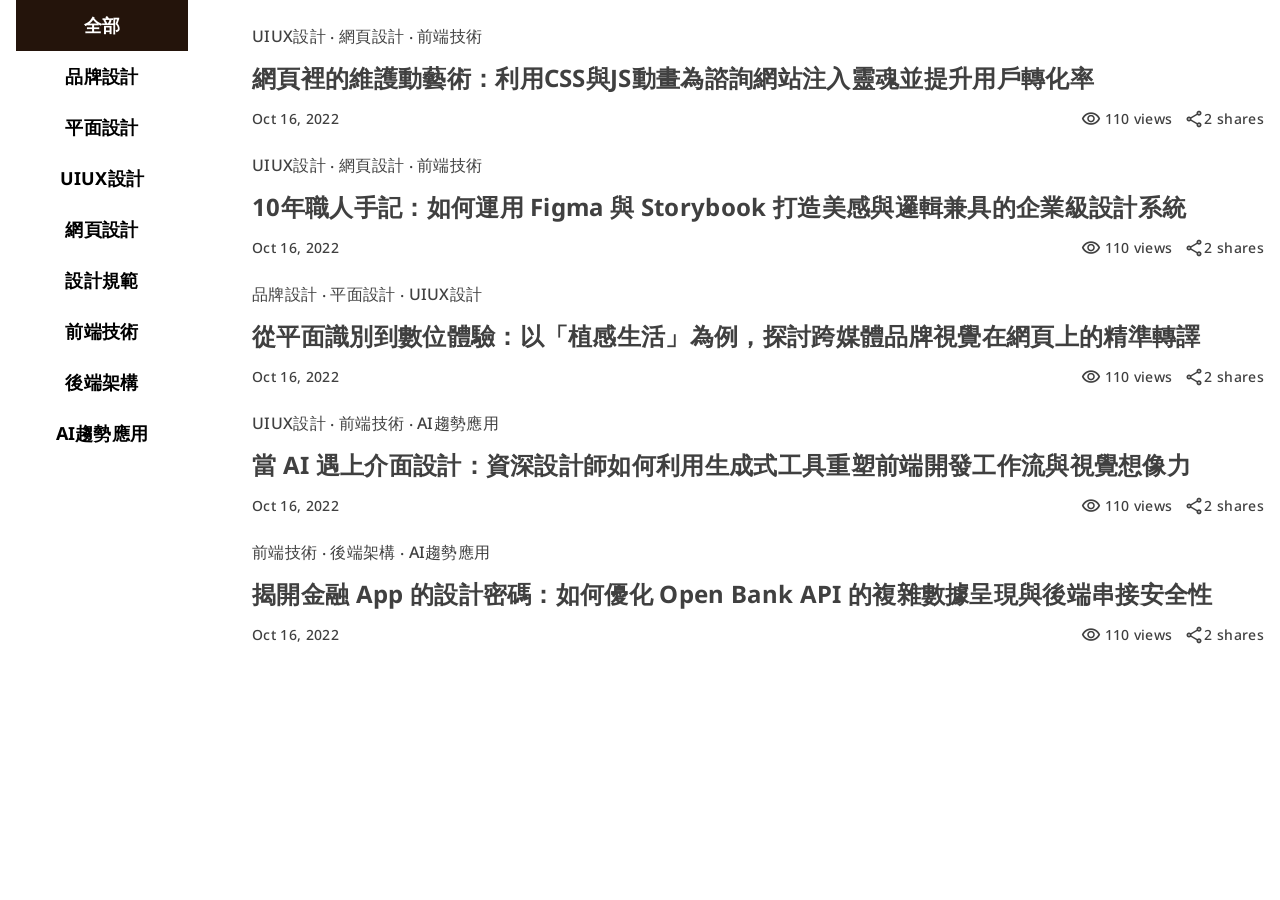
==== index.html @ 39fdad0d "初次上傳" ====
<!DOCTYPE html>
<html lang="en">

<head>
    <meta charset="UTF-8">
    <meta name="viewport" content="width=device-width, initial-scale=1.0">
    <title>Document</title>
    <link rel="preconnect" href="https://fonts.googleapis.com">
    <link rel="preconnect" href="https://fonts.gstatic.com" crossorigin>
    <link href="https://fonts.googleapis.com/css2?family=Noto+Sans:ital,wght@0,100..900;1,100..900&display=swap"
        rel="stylesheet">
    <link rel="stylesheet"
        href="https://fonts.googleapis.com/css2?family=Material+Symbols+Outlined:opsz,wght,FILL,GRAD@20..48,100..700,0..1,-50..200" />

    <link rel="stylesheet" href="css/reset.css">
    <link rel="stylesheet" href="css/base.css">
    <link rel="stylesheet" href="css/style.css">
</head>

<body>
    <div class="container">
        <div class="d-flex gap-24">
            <!-- 導覽列 -->
            <div class="col-2">
                <nav class="pr-16">
                    <ul class="heading-xxs">
                        <li class="tab-item active"><a class="tab-link" href="#">全部</a></li>
                        <li class="tab-item"><a class="tab-link" href="#">品牌設計</a></li>
                        <li class="tab-item"><a class="tab-link" href="#">平面設計</a></li>
                        <li class="tab-item"><a class="tab-link" href="#">UIUX設計</a></li>
                        <li class="tab-item"><a class="tab-link" href="#">網頁設計</a></li>
                        <li class="tab-item"><a class="tab-link" href="#">設計規範</a></li>
                        <li class="tab-item"><a class="tab-link" href="#">前端技術</a></li>
                        <li class="tab-item"><a class="tab-link" href="#">後端架構</a></li>
                        <li class="tab-item"><a class="tab-link" href="#">AI趨勢應用</a></li>
                    </ul>
                </nav>
            </div>
            <!--  -->
            <div class="col-10">
                <ul>
                    <li>
                        <a href="#" class="d-flex gap-24 mt-24">
                            <div class="card-pic">
                                <img src="https://github.com/hexschool/2022-web-layout-training/blob/main/2026-web-camp/blog_1.png?raw=true"
                                    alt="">
                            </div>
                            <div class="card-content">
                                <p class="paragraph-md">
                                    <span>UIUX設計</span>
                                    <span>‧</span>
                                    <span>網頁設計</span>
                                    <span>‧</span>
                                    <span>前端技術</span>
                                </p>
                                <h2 class="heading-sm">
                                    網頁裡的維護動藝術：利用CSS與JS動畫為諮詢網站注入靈魂並提升用戶轉化率
                                </h2>
                                <div class="d-flex paragraph-sm">
                                    <time datetime="2022-10-16">Oct 16, 2022</time>
                                    <div class="d-flex ml-auto gap-12">
                                        <!-- visbility icon -->
                                        <div class="d-flex align-items-center">
                                            <span class="material-symbols-outlined text-20 mr-4">
                                                visibility
                                            </span>
                                            <span>110 views</span>
                                        </div>
                                        <!-- share icon -->
                                        <div class="d-flex align-items-center">
                                            <span class="material-symbols-outlined">
                                                share
                                            </span>
                                            <span>2 shares</span>
                                        </div>
                                    </div>
                                </div>

                            </div>
                        </a>
                    </li>
                    <li>
                        <a href="#" class="d-flex gap-24 mt-24">
                            <div class="card-pic">
                                <img src="https://github.com/hexschool/2022-web-layout-training/blob/main/2026-web-camp/blog_2.png?raw=true"
                                    alt="">
                            </div>
                            <div class="card-content">
                                <p class="paragraph-md">
                                    <span>UIUX設計</span>
                                    <span>‧</span>
                                    <span>網頁設計</span>
                                    <span>‧</span>
                                    <span>前端技術</span>
                                </p>
                                <h2 class="heading-sm">
                                    10年職人手記：如何運用 Figma 與 Storybook 打造美感與邏輯兼具的企業級設計系統
                                </h2>
                                <div class="d-flex paragraph-sm">
                                    <time datetime="2022-10-16">Oct 16, 2022</time>
                                    <div class="d-flex ml-auto gap-12">
                                        <!-- visbility icon -->
                                        <div class="d-flex align-items-center">
                                            <span class="material-symbols-outlined text-20 mr-4">
                                                visibility
                                            </span>
                                            <span>110 views</span>
                                        </div>
                                        <!-- share icon -->
                                        <div class="d-flex align-items-center">
                                            <span class="material-symbols-outlined">
                                                share
                                            </span>
                                            <span>2 shares</span>
                                        </div>
                                    </div>
                                </div>

                            </div>
                        </a>
                    </li>
                    <li>
                        <a href="#" class="d-flex gap-24 mt-24">
                            <div class="card-pic">
                                <img src="https://github.com/hexschool/2022-web-layout-training/blob/main/2026-web-camp/blog_3.png?raw=true" alt="">
                            </div>
                            <div class="card-content">
                                <p class="paragraph-md">
                                    <span>品牌設計</span>
                                    <span>‧</span>
                                    <span>平面設計</span>
                                    <span>‧</span>
                                    <span>UIUX設計</span>
                                </p>
                                <h2 class="heading-sm">
                                    從平面識別到數位體驗：以「植感生活」為例，探討跨媒體品牌視覺在網頁上的精準轉譯
                                </h2>
                                <div class="d-flex paragraph-sm">
                                    <time datetime="2022-10-16">Oct 16, 2022</time>
                                    <div class="d-flex ml-auto gap-12">
                                        <!-- visbility icon -->
                                        <div class="d-flex align-items-center">
                                            <span class="material-symbols-outlined text-20 mr-4">
                                                visibility
                                            </span>
                                            <span>110 views</span>
                                        </div>
                                        <!-- share icon -->
                                        <div class="d-flex align-items-center">
                                            <span class="material-symbols-outlined">
                                                share
                                            </span>
                                            <span>2 shares</span>
                                        </div>
                                    </div>
                                </div>

                            </div>
                        </a>
                    </li>
                    <li>
                        <a href="#" class="d-flex gap-24 mt-24">
                            <div class="card-pic">
                                <img src="https://github.com/hexschool/2022-web-layout-training/blob/main/2026-web-camp/blog_4.png?raw=true" alt="">
                            </div>
                            <div class="card-content">
                                <p class="paragraph-md">
                                    <span>UIUX設計</span>
                                    <span>‧</span>
                                    <span>前端技術</span>
                                    <span>‧</span>
                                    <span>AI趨勢應用</span>
                                </p>
                                <h2 class="heading-sm">
                                    當 AI 遇上介面設計：資深設計師如何利用生成式工具重塑前端開發工作流與視覺想像力
                                </h2>
                                <div class="d-flex paragraph-sm">
                                    <time datetime="2022-10-16">Oct 16, 2022</time>
                                    <div class="d-flex ml-auto gap-12">
                                        <!-- visbility icon -->
                                        <div class="d-flex align-items-center">
                                            <span class="material-symbols-outlined text-20 mr-4">
                                                visibility
                                            </span>
                                            <span>110 views</span>
                                        </div>
                                        <!-- share icon -->
                                        <div class="d-flex align-items-center">
                                            <span class="material-symbols-outlined">
                                                share
                                            </span>
                                            <span>2 shares</span>
                                        </div>
                                    </div>
                                </div>

                            </div>
                        </a>
                    </li>
                    <li>
                        <a href="#" class="d-flex gap-24 mt-24">
                            <div class="card-pic">
                                <img src="https://github.com/hexschool/2022-web-layout-training/blob/main/2026-web-camp/blog_5.png?raw=true" alt="">
                            </div>
                            <div class="card-content">
                                <p class="paragraph-md">
                                    <span>前端技術</span>
                                    <span>‧</span>
                                    <span>後端架構</span>
                                    <span>‧</span>
                                    <span>AI趨勢應用</span>
                                </p>
                                <h2 class="heading-sm">
                                    揭開金融 App 的設計密碼：如何優化 Open Bank API 的複雜數據呈現與後端串接安全性
                                </h2>
                                <div class="d-flex paragraph-sm">
                                    <time datetime="2022-10-16">Oct 16, 2022</time>
                                    <div class="d-flex ml-auto gap-12">
                                        <!-- visbility icon -->
                                        <div class="d-flex align-items-center">
                                            <span class="material-symbols-outlined text-20 mr-4">
                                                visibility
                                            </span>
                                            <span>110 views</span>
                                        </div>
                                        <!-- share icon -->
                                        <div class="d-flex align-items-center">
                                            <span class="material-symbols-outlined">
                                                share
                                            </span>
                                            <span>2 shares</span>
                                        </div>
                                    </div>
                                </div>

                            </div>
                        </a>
                    </li>
                </ul>
            </div>
        </div>
    </div>


    <!-- 測試更新 -->
</body>

</html>

<!-- 



-->
---- css/base.css ----
/* 載入字形 */
@import url("https://fonts.googleapis.com/css2?family=Noto+Sans:ital,wght@0,100..900;1,100..900&display=swap");

/* 設定設計稿色票變數 */
:root {
  /* Primary */
  --color-primary-50: #fdf7f1;
  --color-primary-100: #fde6cf;
  --color-primary-500: #f5b87b;
  --color-primary-900: #24140b;

  /* Neutral */
  --color-neutral-0: #ffffff;
  --color-neutral-500: #737373;
  --color-neutral-700: #404040;
  --color-neutral-900: #1e1e1e;

  /* Dark */
  --color-dark-40a: rgba(0, 0, 0, 0.4);
  --color-dark-60a: rgba(0, 0, 0, 0.6);
}

/* 全域通用設定 */
*,
*::before,
*::after {
  box-sizing: border-box; /* !!!!!!!!!!!!!!! */
}

body {
  line-height: 1.5;
  letter-spacing: 0.02em;
  font-family: "Noto Sans", sans-serif;
}

img {
  vertical-align: middle;
  max-width: 100%;
}

a {
  text-decoration: none;
  color: inherit; /* 繼承父層顏色 */
}

/* google icon 預設設定 */

.material-symbols-outlined {
  font-variation-settings: "FILL" 0, "wght" 400, "GRAD" 0, "opsz" 24;
  font-size: 20px;
}


/* 設計稿字型 class 設定 */
/* ----------- */

/* Heading - font-weight: 700 */
.heading-md {
  font-size: 28px;
  font-weight: 700;
}
.heading-sm {
  font-size: 24px;
  font-weight: 700;
}
.heading-xs {
  font-size: 20px;
  font-weight: 700;
}
.heading-xxs {
  font-size: 18px;
  font-weight: 700;
}
.heading-xxxs {
  font-size: 16px;
  font-weight: 700;
}
.heading-xxxxs {
  font-size: 14px;
  font-weight: 700;
}

/* Label - font-weight: 500 */
.label-md {
  font-size: 16px;
  font-weight: 500;
}
.label-sm {
  font-size: 14px;
  font-weight: 500;
}
.label-xs {
  font-size: 13px;
  font-weight: 500;
}

/* Paragraph - font-weight: 500 */
.paragraph-md {
  font-size: 16px;
  font-weight: 500;
}
.paragraph-sm {
  font-size: 14px;
  font-weight: 500;
}
.paragraph-xs {
  font-size: 13px;
  font-weight: 500;
}

/* utility class 通用設定 */
/* ----------- */

.d-flex {
  display: flex;
}

.align-items-center {
  align-items: center;
}

.gap-24 {
  gap: 24px;
}

.gap-12 {
  gap: 12px;
}

.ml-auto {
  margin-left: auto;
}

.mr-4{
  margin-right: 4px;
}

.mt-24{
    margin-top: 24px;
}

.pr-16{
  padding-right: 16px;
}

.py-80 {
  padding: 80px 0;
}


/* container 設定 */

.container {
  max-width: 1328px;
  padding: 0px 16px;
  margin: auto;
}


/* 格線系統設定 */
/* 網格欄寬計算公式：(容器寬度 - 所有 gutter) / 總欄數 * 佔用欄數 + 欄內 gutter */
/* gutter 總寬 = 24px * 11（12欄之間共 11 個間距） */

.col-2 {
  width: calc((100% - 24px * 11) / 12 * 2 + 24px * 1);
}

.col-10 {
  width: calc((100% - 24px * 11) / 12 * 10 + 24px * 9);
}
---- css/style.css ----
.tab-item{
    text-align: center;
    color: var(--color-primary-700)#fff;
}

.tab-item.active, .tab-item:hover{
    background-color: var(--color-primary-900);
    color: var(--color-neutral-0);
}

.tab-link{
    display: block;
    padding: 12px 0;
}

.card-content{
    display: flex;
    flex-direction: column;
    gap: 12px;
    margin: auto 0;
    flex: 1;
    color: var(--color-neutral-700);
}
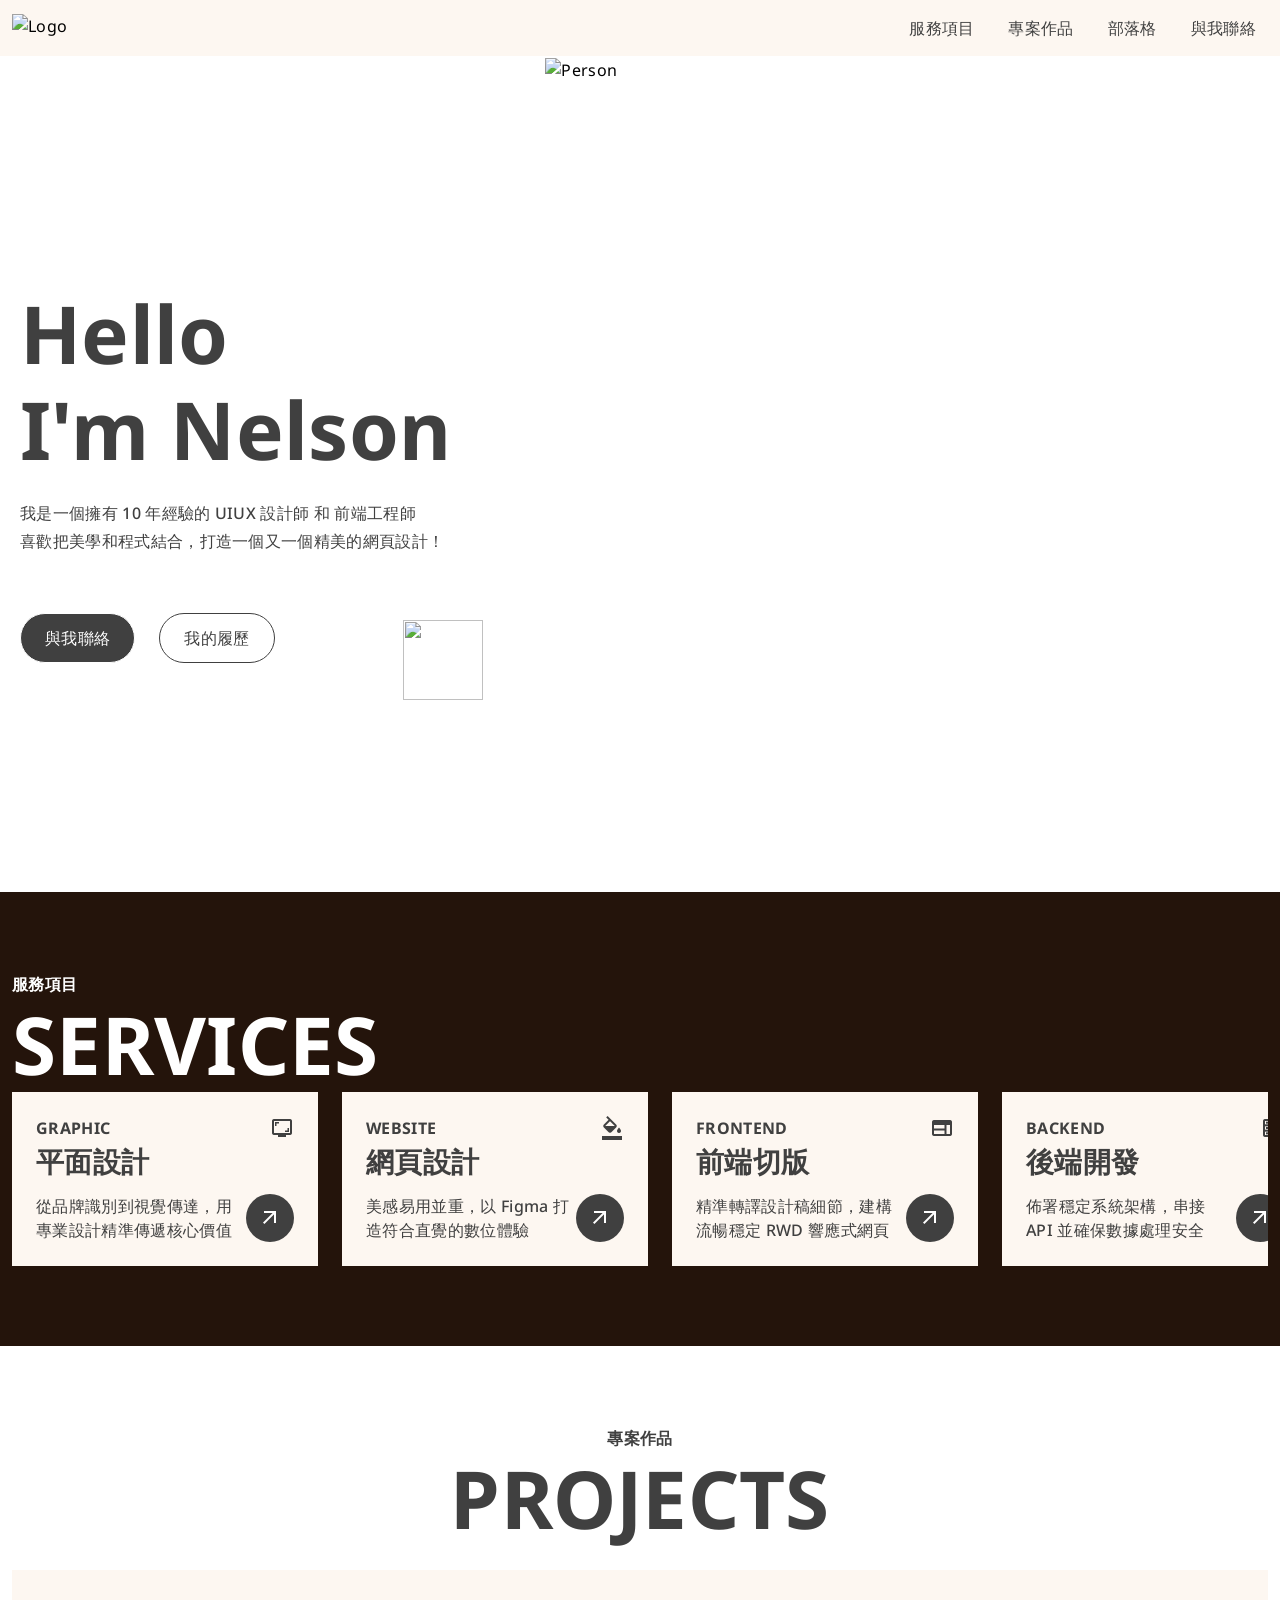
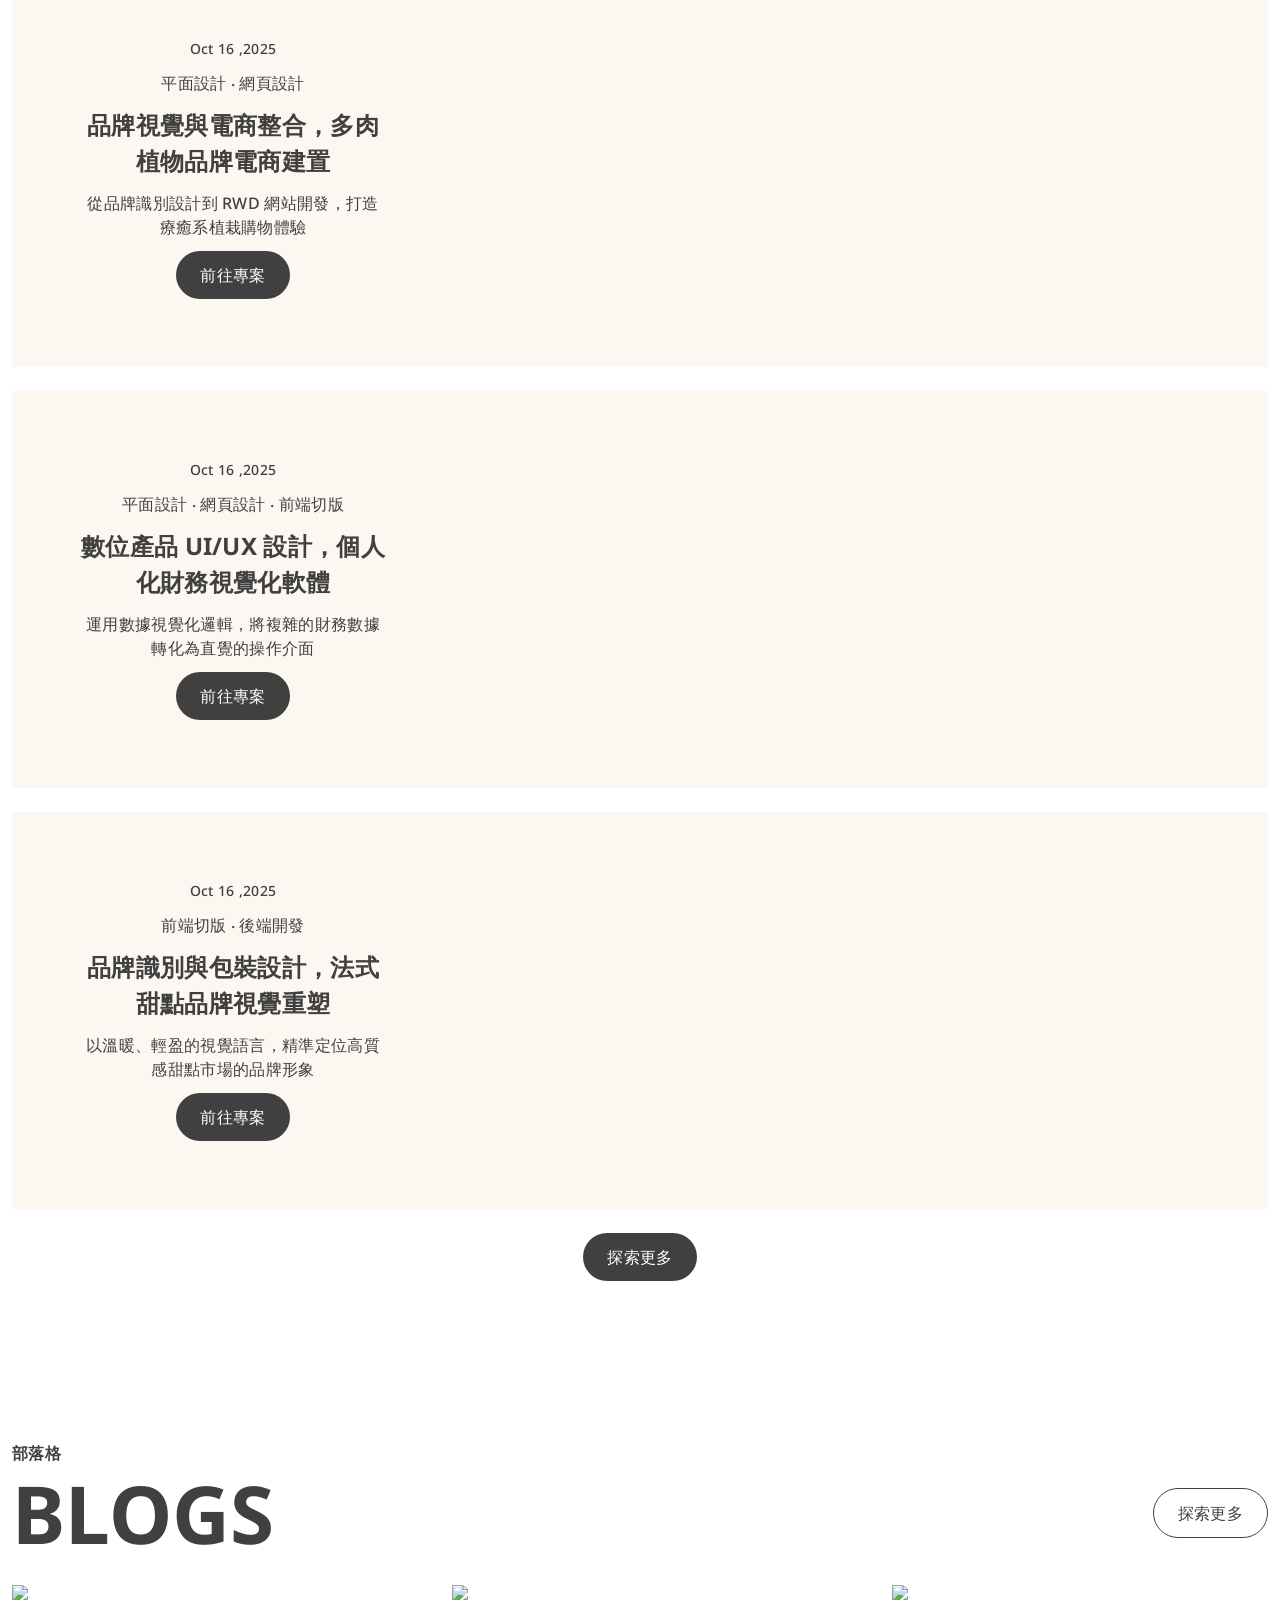
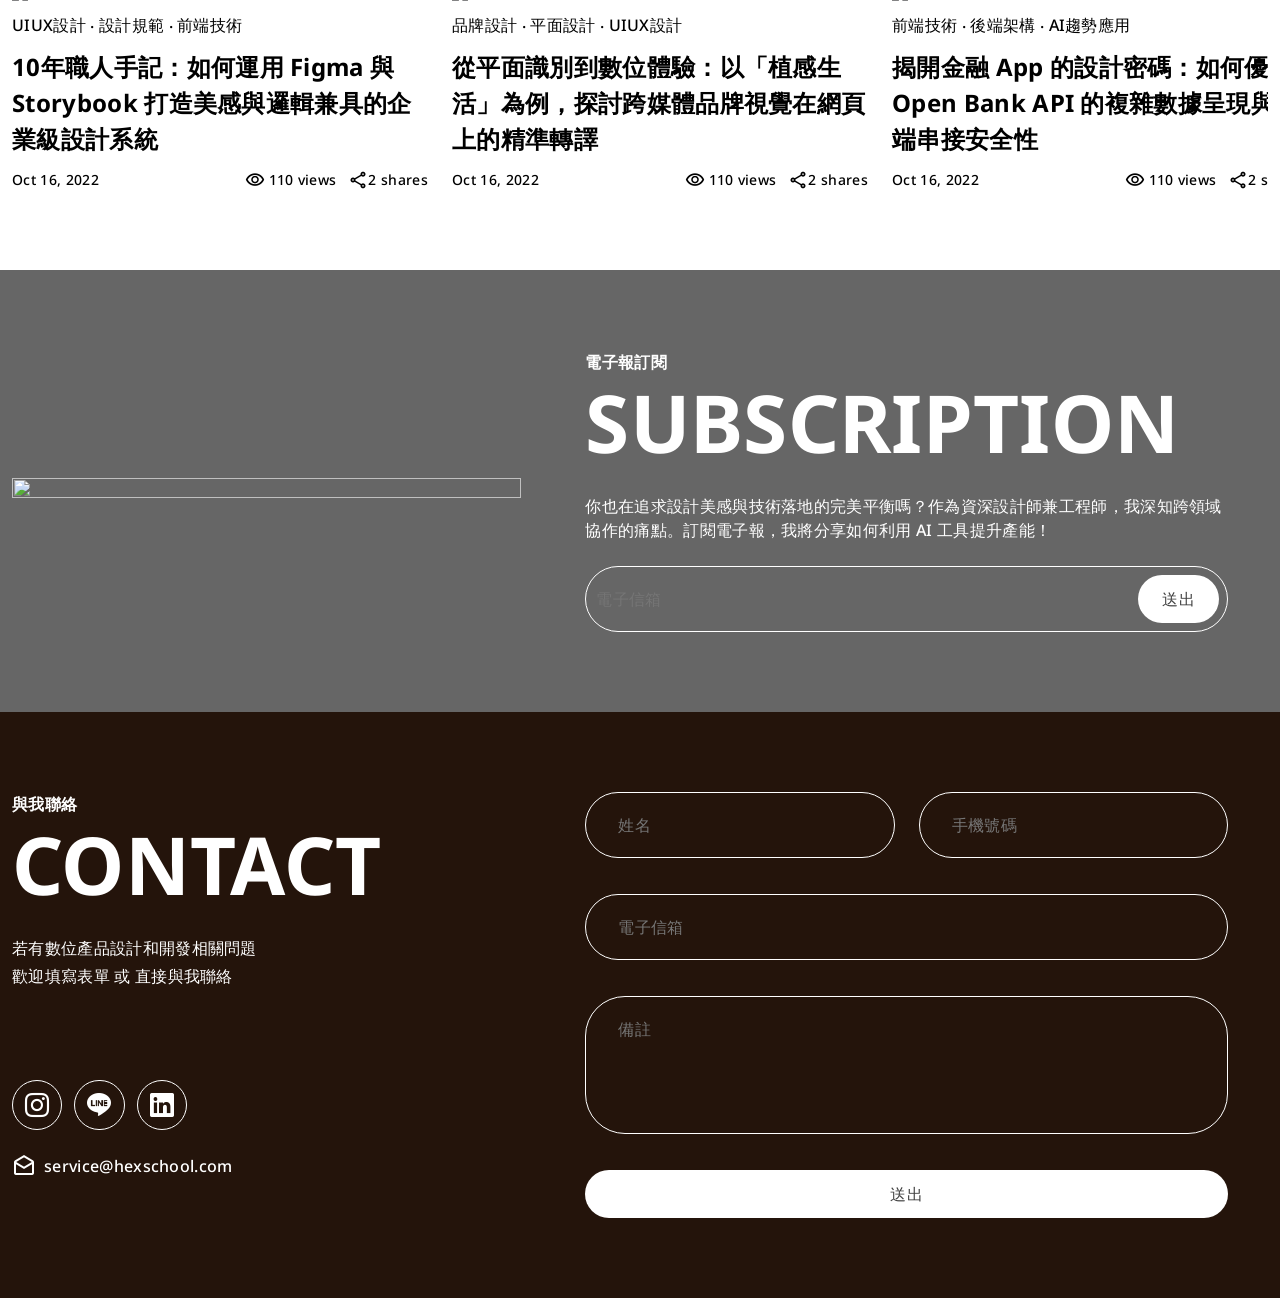
==== commit 9eb173ce: "新增首頁" ====
--- a/index.html
+++ b/index.html
@@ -11,6 +11,7 @@
         rel="stylesheet">
     <link rel="stylesheet"
         href="https://fonts.googleapis.com/css2?family=Material+Symbols+Outlined:opsz,wght,FILL,GRAD@20..48,100..700,0..1,-50..200" />
+    <link rel="stylesheet" href="https://cdn.jsdelivr.net/npm/bootstrap-icons@1.13.1/font/bootstrap-icons.min.css">
 
     <link rel="stylesheet" href="css/reset.css">
     <link rel="stylesheet" href="css/base.css">
@@ -18,233 +19,477 @@
 </head>
 
 <body>
-    <div class="container">
-        <div class="d-flex gap-24">
-            <!-- 導覽列 -->
-            <div class="col-2">
-                <nav class="pr-16">
-                    <ul class="heading-xxs">
-                        <li class="tab-item active"><a class="tab-link" href="#">全部</a></li>
-                        <li class="tab-item"><a class="tab-link" href="#">品牌設計</a></li>
-                        <li class="tab-item"><a class="tab-link" href="#">平面設計</a></li>
-                        <li class="tab-item"><a class="tab-link" href="#">UIUX設計</a></li>
-                        <li class="tab-item"><a class="tab-link" href="#">網頁設計</a></li>
-                        <li class="tab-item"><a class="tab-link" href="#">設計規範</a></li>
-                        <li class="tab-item"><a class="tab-link" href="#">前端技術</a></li>
-                        <li class="tab-item"><a class="tab-link" href="#">後端架構</a></li>
-                        <li class="tab-item"><a class="tab-link" href="#">AI趨勢應用</a></li>
+    <div class="mask"></div>
+    <!-- 頁首 -->
+    <header class="bg-primary-50 z-1 sticky-top w-md-full">
+        <nav>
+            <div class="container">
+                <div class="d-flex col-12 gap-10 py-12 py-md-8">
+                    <a href="#">
+                        <picture>
+                            <source media="(max-width: 992px)"
+                                srcset="https://raw.githubusercontent.com/hexschool/2022-web-layout-training/0163848842b749c38a767e05caabbbd18d2f6dc9/2026-web-camp/device-mobile.svg">
+                            <img src="https://raw.githubusercontent.com/hexschool/2022-web-layout-training/0163848842b749c38a767e05caabbbd18d2f6dc9/2026-web-camp/device-pc.svg"
+                                alt="Logo">
+                        </picture>
+
+                    </a>
+
+                    <!-- 行動版選單按鍵 -->
+                    <button type="button" class="nav-toggle d-none d-md-block ml-auto px-12 py-12">
+                        <span class="material-symbols-outlined">menu</span>
+                    </button>
+                    <ul
+                        class="nav-list d-flex align-items-center label-md label-mobile-sm gap-10 ml-auto text-neutral-700 ">
+                        <li class="nav-item w-md-full"><a href="#" class="px-12 py-4 nav-link">服務項目</a></li>
+                        <li class="nav-item w-md-full"><a href="#" class="px-12 py-4 nav-link">專案作品</a></li>
+                        <li class="nav-item w-md-full"><a href="#" class="px-12 py-4 nav-link">部落格</a></li>
+                        <li class="nav-item w-md-full"><a href="#" class="px-12 py-4 nav-link">與我聯絡</a></li>
                     </ul>
-                </nav>
-            </div>
-            <!--  -->
-            <div class="col-10">
-                <ul>
-                    <li>
-                        <a href="#" class="d-flex gap-24 mt-24">
-                            <div class="card-pic">
-                                <img src="https://github.com/hexschool/2022-web-layout-training/blob/main/2026-web-camp/blog_1.png?raw=true"
-                                    alt="">
-                            </div>
-                            <div class="card-content">
-                                <p class="paragraph-md">
-                                    <span>UIUX設計</span>
-                                    <span>‧</span>
-                                    <span>網頁設計</span>
-                                    <span>‧</span>
-                                    <span>前端技術</span>
-                                </p>
-                                <h2 class="heading-sm">
-                                    網頁裡的維護動藝術：利用CSS與JS動畫為諮詢網站注入靈魂並提升用戶轉化率
-                                </h2>
-                                <div class="d-flex paragraph-sm">
-                                    <time datetime="2022-10-16">Oct 16, 2022</time>
-                                    <div class="d-flex ml-auto gap-12">
-                                        <!-- visbility icon -->
-                                        <div class="d-flex align-items-center">
-                                            <span class="material-symbols-outlined text-20 mr-4">
-                                                visibility
-                                            </span>
-                                            <span>110 views</span>
-                                        </div>
-                                        <!-- share icon -->
-                                        <div class="d-flex align-items-center">
-                                            <span class="material-symbols-outlined">
-                                                share
-                                            </span>
-                                            <span>2 shares</span>
-                                        </div>
-                                    </div>
-                                </div>
-
-                            </div>
-                        </a>
-                    </li>
-                    <li>
-                        <a href="#" class="d-flex gap-24 mt-24">
-                            <div class="card-pic">
-                                <img src="https://github.com/hexschool/2022-web-layout-training/blob/main/2026-web-camp/blog_2.png?raw=true"
-                                    alt="">
-                            </div>
-                            <div class="card-content">
-                                <p class="paragraph-md">
-                                    <span>UIUX設計</span>
-                                    <span>‧</span>
-                                    <span>網頁設計</span>
-                                    <span>‧</span>
-                                    <span>前端技術</span>
-                                </p>
-                                <h2 class="heading-sm">
-                                    10年職人手記：如何運用 Figma 與 Storybook 打造美感與邏輯兼具的企業級設計系統
-                                </h2>
-                                <div class="d-flex paragraph-sm">
-                                    <time datetime="2022-10-16">Oct 16, 2022</time>
-                                    <div class="d-flex ml-auto gap-12">
-                                        <!-- visbility icon -->
-                                        <div class="d-flex align-items-center">
-                                            <span class="material-symbols-outlined text-20 mr-4">
-                                                visibility
-                                            </span>
-                                            <span>110 views</span>
-                                        </div>
-                                        <!-- share icon -->
-                                        <div class="d-flex align-items-center">
-                                            <span class="material-symbols-outlined">
-                                                share
-                                            </span>
-                                            <span>2 shares</span>
-                                        </div>
-                                    </div>
-                                </div>
-
-                            </div>
-                        </a>
-                    </li>
-                    <li>
-                        <a href="#" class="d-flex gap-24 mt-24">
-                            <div class="card-pic">
-                                <img src="https://github.com/hexschool/2022-web-layout-training/blob/main/2026-web-camp/blog_3.png?raw=true" alt="">
-                            </div>
-                            <div class="card-content">
-                                <p class="paragraph-md">
-                                    <span>品牌設計</span>
-                                    <span>‧</span>
-                                    <span>平面設計</span>
-                                    <span>‧</span>
-                                    <span>UIUX設計</span>
-                                </p>
-                                <h2 class="heading-sm">
-                                    從平面識別到數位體驗：以「植感生活」為例，探討跨媒體品牌視覺在網頁上的精準轉譯
-                                </h2>
-                                <div class="d-flex paragraph-sm">
-                                    <time datetime="2022-10-16">Oct 16, 2022</time>
-                                    <div class="d-flex ml-auto gap-12">
-                                        <!-- visbility icon -->
-                                        <div class="d-flex align-items-center">
-                                            <span class="material-symbols-outlined text-20 mr-4">
-                                                visibility
-                                            </span>
-                                            <span>110 views</span>
-                                        </div>
-                                        <!-- share icon -->
-                                        <div class="d-flex align-items-center">
-                                            <span class="material-symbols-outlined">
-                                                share
-                                            </span>
-                                            <span>2 shares</span>
-                                        </div>
-                                    </div>
-                                </div>
-
-                            </div>
-                        </a>
-                    </li>
-                    <li>
-                        <a href="#" class="d-flex gap-24 mt-24">
-                            <div class="card-pic">
-                                <img src="https://github.com/hexschool/2022-web-layout-training/blob/main/2026-web-camp/blog_4.png?raw=true" alt="">
-                            </div>
-                            <div class="card-content">
-                                <p class="paragraph-md">
-                                    <span>UIUX設計</span>
-                                    <span>‧</span>
-                                    <span>前端技術</span>
-                                    <span>‧</span>
-                                    <span>AI趨勢應用</span>
-                                </p>
-                                <h2 class="heading-sm">
-                                    當 AI 遇上介面設計：資深設計師如何利用生成式工具重塑前端開發工作流與視覺想像力
-                                </h2>
-                                <div class="d-flex paragraph-sm">
-                                    <time datetime="2022-10-16">Oct 16, 2022</time>
-                                    <div class="d-flex ml-auto gap-12">
-                                        <!-- visbility icon -->
-                                        <div class="d-flex align-items-center">
-                                            <span class="material-symbols-outlined text-20 mr-4">
-                                                visibility
-                                            </span>
-                                            <span>110 views</span>
-                                        </div>
-                                        <!-- share icon -->
-                                        <div class="d-flex align-items-center">
-                                            <span class="material-symbols-outlined">
-                                                share
-                                            </span>
-                                            <span>2 shares</span>
-                                        </div>
-                                    </div>
-                                </div>
-
-                            </div>
-                        </a>
-                    </li>
-                    <li>
-                        <a href="#" class="d-flex gap-24 mt-24">
-                            <div class="card-pic">
-                                <img src="https://github.com/hexschool/2022-web-layout-training/blob/main/2026-web-camp/blog_5.png?raw=true" alt="">
-                            </div>
-                            <div class="card-content">
-                                <p class="paragraph-md">
-                                    <span>前端技術</span>
-                                    <span>‧</span>
-                                    <span>後端架構</span>
-                                    <span>‧</span>
-                                    <span>AI趨勢應用</span>
-                                </p>
-                                <h2 class="heading-sm">
-                                    揭開金融 App 的設計密碼：如何優化 Open Bank API 的複雜數據呈現與後端串接安全性
-                                </h2>
-                                <div class="d-flex paragraph-sm">
-                                    <time datetime="2022-10-16">Oct 16, 2022</time>
-                                    <div class="d-flex ml-auto gap-12">
-                                        <!-- visbility icon -->
-                                        <div class="d-flex align-items-center">
-                                            <span class="material-symbols-outlined text-20 mr-4">
-                                                visibility
-                                            </span>
-                                            <span>110 views</span>
-                                        </div>
-                                        <!-- share icon -->
-                                        <div class="d-flex align-items-center">
-                                            <span class="material-symbols-outlined">
-                                                share
-                                            </span>
-                                            <span>2 shares</span>
-                                        </div>
-                                    </div>
-                                </div>
-
-                            </div>
-                        </a>
-                    </li>
-                </ul>
-            </div>
-        </div>
-    </div>
-
-
-    <!-- 測試更新 -->
+                </div>
+            </div>
+
+        </nav>
+    </header>
+
+    <!-- 封面 -->
+    <section class="hero">
+        <div class="container h-full">
+            <div class="d-flex flex-md-col align-items-center h-full relative">
+                <div class="col-5 col-md-12 m-auto order-md-2 text-neutral-700">
+                    <!-- 文字內容 -->
+                    <h1 class="heading-xxxl heading-mobile-xl mb-24 mb-md-12">
+                        <span class="d-block">Hello</span>
+                        <span class="d-block">I'm Nelson</span>
+                    </h1>
+                    <div class="paragraph-md paragraph-mobile-sm mb-60 mb-md-32">
+                        <p class="mb-4">我是一個擁有 10 年經驗的 UIUX 設計師 和 前端工程師</p>
+                        <p>喜歡把美學和程式結合，打造一個又一個精美的網頁設計！</p>
+                    </div>
+                    <!-- 按鍵 -->
+                    <div class="d-flex gap-7 label-md label-mobile-sm">
+                        <button type="button"
+                            class="btn-m btn-md-s btn-outline text-neutral-0 bg-neutral-700 label-mobile-sm mr-24">與我聯絡</button>
+                        <button type="button" class="btn-m btn-md-s btn-outline label-mobile-sm">我的履歷</button>
+                    </div>
+                </div>
+                <div class="col-7 order-md-1 col-md-12 h-full relative ml-auto mb-md-24 min-h-0">
+                    <img class="object-fit-cover"
+                        src="https://github.com/hexschool/2022-web-layout-training/blob/main/2026-web-camp/index_person.png?raw=true"
+                        alt="Person">
+                    <img class="decorate-1"
+                        src="https://github.com/hexschool/2022-web-layout-training/blob/main/2026-web-camp/index_decora_1.png?raw=true"
+                        alt="" />
+                    <img class="decorate-2"
+                        src="https://github.com/hexschool/2022-web-layout-training/blob/main/2026-web-camp/index_decora_2.png?raw=true"
+                        alt="" />
+                </div>
+                <!-- 裝飾圖片 -->
+
+                <!-- 左下方小花 -->
+                <img class="decorate-3 w-80 h-80 flower-left-bottom"
+                    src="https://github.com/hexschool/2022-web-layout-training/blob/main/2026-web-camp/index_decora_3.png?raw=true"
+                    alt="" />
+                <!-- 左下方小花旁的線條 -->
+                <img class="decorate-5"
+                    src="https://github.com/hexschool/2022-web-layout-training/blob/main/2026-web-camp/index_decora_5.png?raw=true"
+                    alt="" />
+
+                <!-- 左上方小花旁的線條 -->
+                <img class="decorate-4"
+                    src="https://github.com/hexschool/2022-web-layout-training/blob/main/2026-web-camp/index_decora_4.png?raw=true"
+                    alt="" />
+
+                <!-- 左上方小花 -->
+                <img class="decorate-3 flower-left-top"
+                    src="https://github.com/hexschool/2022-web-layout-training/blob/main/2026-web-camp/index_decora_3.png?raw=true"
+                    alt="" />
+
+                <!-- 右上方小花 -->
+                <img class="decorate-3 flower-right-center"
+                    src="https://github.com/hexschool/2022-web-layout-training/blob/main/2026-web-camp/index_decora_3.png?raw=true"
+                    alt="" />
+
+                <!-- 手機版使用線條 -->
+                <img class="decorate-6"
+                    src="https://github.com/hexschool/2022-web-layout-training/blob/main/2026-web-camp/index_decora_6.png?raw=true"
+                    alt="" />
+            </div>
+        </div>
+
+    </section>
+
+    <!-- 服務項目 -->
+    <section class="bg-primary-900 py-80 py-md-40">
+        <div class="container ">
+            <div class="text-neutral-0 mb-40 mb-md-24">
+                <h2>
+                    <span class="d-block heading-xxxs heading-mobile-xxxxs">服務項目</span>
+                    <span class="d-block heading-xxxl heading-mobile-xl">SERVICES</span>
+                </h2>
+            </div>
+
+            <ul class="card-list hide-scrollbar d-flex gap-24 overflow-x-auto">
+                <li class="card bg-primary-50 text-neutral-700 col-3 p-24">
+                    <div class="d-flex mb-12 mb-md-8">
+                        <h3>
+                            <span class="d-block heading-xxxs heading-mobile-xxxxs">GRAPHIC</span>
+                            <span class="d-block heading-md heading-mobile-sm">平面設計</span>
+                        </h3>
+                        <span class="text-28 text-md-24 material-symbols-outlined ml-auto">screenshot_monitor</span>
+                    </div>
+                    <div class="d-flex">
+                        <p class="paragraph-md paragraph-mobile-sm">
+                            從品牌識別到視覺傳達，用專業設計精準傳遞核心價值
+                        </p>
+                        <span
+                            class="text-24 text-md-20 material-symbols-outlined ml-auto p-12 bg-neutral-700 text-neutral-0 rounded-circle">arrow_outward</span>
+                    </div>
+                </li>
+                <li class="card bg-primary-50 text-neutral-700 col-3 p-24">
+                    <div class="d-flex mb-12 mb-md-8">
+                        <h3>
+                            <span class="d-block heading-xxxs heading-mobile-xxxxs">WEBSITE</span>
+                            <span class="d-block heading-md heading-mobile-sm">網頁設計</span>
+                        </h3>
+                        <span class="text-28 text-md-24 material-symbols-outlined ml-auto">format_color_fill</span>
+                    </div>
+                    <div class="d-flex">
+                        <p class="paragraph-md paragraph-mobile-sm">
+                            美感易用並重，以 Figma 打造符合直覺的數位體驗
+                        </p>
+                        <span
+                            class="text-24 text-md-20 material-symbols-outlined ml-auto p-12 bg-neutral-700 text-neutral-0 rounded-circle">arrow_outward</span>
+                    </div>
+                </li>
+                <li class="card bg-primary-50 text-neutral-700 col-3 p-24">
+                    <div class="d-flex mb-12 mb-md-8">
+                        <h3>
+                            <span class="d-block heading-xxxs heading-mobile-xxxxs">FRONTEND</span>
+                            <span class="d-block heading-md heading-mobile-sm">前端切版</span>
+                        </h3>
+                        <span class="text-28 text-md-24 material-symbols-outlined ml-auto">web</span>
+                    </div>
+                    <div class="d-flex">
+                        <p class="paragraph-md paragraph-mobile-sm">
+                            精準轉譯設計稿細節，建構流暢穩定 RWD 響應式網頁
+                        </p>
+                        <span
+                            class="text-24 text-md-20 material-symbols-outlined ml-auto p-12 bg-neutral-700 text-neutral-0 rounded-circle">arrow_outward</span>
+                    </div>
+                </li>
+                <li class="card bg-primary-50 text-neutral-700 col-3 p-24">
+                    <div class="d-flex mb-12 mb-md-8">
+                        <h3>
+                            <span class="d-block heading-xxxs heading-mobile-xxxxs">BACKEND</span>
+                            <span class="d-block heading-md heading-mobile-sm">後端開發</span>
+                        </h3>
+                        <span class="text-28 text-md-24 material-symbols-outlined ml-auto">data_table</span>
+                    </div>
+                    <div class="d-flex">
+                        <p class="paragraph-md paragraph-mobile-sm">
+                            佈署穩定系統架構，串接 API 並確保數據處理安全
+                        </p>
+                        <span
+                            class="text-24 text-md-20 material-symbols-outlined ml-auto p-12 bg-neutral-700 text-neutral-0 rounded-circle">arrow_outward</span>
+                    </div>
+                </li>
+            </ul>
+        </div>
+    </section>
+
+    <!-- 專案作品 -->
+    <section class="py-80 py-md-40">
+        <div class="container">
+            <h2 class="mb-24 mb-md-12 text-neutral-700 text-center">
+                <span class="d-block heading-xxxs heading-mobile-xxxxs">專案作品</span>
+                <span class="d-block heading-xxxl">PROJECTS</span>
+            </h2>
+            <ul>
+                <li
+                    class="project-card bg-cover-center bg-primary-50 text-neutral-700 text-center py-28 pl-28 px-md-16 pb-md-16 mb-24">
+                    <div class="project-content bg-primary-50 p-40 p-md-24 d-flex flex-col gap-12">
+                        <time class="paragraph-sm" datetime="2025-10-16">Oct 16 ,2025</time>
+                        <p class="paragraph-md paragraph-mobile-sm">
+                            <span>平面設計</span>
+                            <span>‧</span>
+                            <span>網頁設計</span>
+                        </p>
+                        <h2 class="heading-sm heading-mobile-xs">品牌視覺與電商整合，多肉植物品牌電商建置</h2>
+                        <p class="paragraph-md paragraph-mobile-sm">
+                            從品牌識別設計到 RWD 網站開發，打造療癒系植栽購物體驗
+                        </p>
+                        <div>
+                            <button class="btn-m bg-neutral-700 text-neutral-0 lable-mobile-sm">前往專案</button>
+                        </div>
+                    </div>
+                </li>
+                <li
+                    class="project-card bg-cover-center bg-primary-50 text-neutral-700 text-center py-28 pl-28 px-md-16 pb-md-16 mb-24">
+                    <div class="project-content bg-primary-50 p-40 p-md-24 d-flex flex-col gap-12">
+                        <time class="paragraph-sm" datetime="2025-10-16">Oct 16 ,2025</time>
+                        <p class="paragraph-md paragraph-mobile-sm">
+                            <span>平面設計</span>
+                            <span>‧</span>
+                            <span>網頁設計</span>
+                            <span>‧</span>
+                            <span>前端切版</span>
+                        </p>
+                        <h2 class="heading-sm heading-mobile-xs">數位產品 UI/UX 設計，個人化財務視覺化軟體</h2>
+                        <p class="paragraph-md paragraph-mobile-sm">
+                            運用數據視覺化邏輯，將複雜的財務數據轉化為直覺的操作介面
+                        </p>
+                        <div>
+                            <button class="btn-m bg-neutral-700 text-neutral-0 lable-mobile-sm">前往專案</button>
+                        </div>
+                    </div>
+                </li>
+                <li
+                    class="project-card bg-cover-center bg-primary-50 text-neutral-700 text-center py-28 pl-28 px-md-16 pb-md-16 mb-24">
+                    <div class="project-content bg-primary-50 p-40 p-md-24 d-flex flex-col gap-12">
+                        <time class="paragraph-sm" datetime="2025-10-16">Oct 16 ,2025</time>
+                        <p class="paragraph-md paragraph-mobile-sm">
+                            <span>前端切版</span>
+                            <span>‧</span>
+                            <span>後端開發</span>
+                        </p>
+                        <h2 class="heading-sm heading-mobile-xs">品牌識別與包裝設計，法式甜點品牌視覺重塑</h2>
+                        <p class="paragraph-md paragraph-mobile-sm">
+                            以溫暖、輕盈的視覺語言，精準定位高質感甜點市場的品牌形象
+                        </p>
+                        <div>
+                            <button class="btn-m bg-neutral-700 text-neutral-0 lable-mobile-sm">前往專案</button>
+                        </div>
+                    </div>
+                </li>
+            </ul>
+            <button class="btn-m bg-neutral-700 text-neutral-0 lable-mobile-sm d-block m-auto">探索更多</button>
+        </div>
+    </section>
+
+    <!-- 部落格 -->
+    <section class="py-80 py-md-40">
+        <div class="container">
+            <div class="d-flex align-items-center">
+                <h2 class="mb-24 mb-md-12 text-neutral-700">
+                    <span class="d-block heading-xxxs heading-mobile-xxxxs">部落格</span>
+                    <span class="d-block heading-xxxl heading-mobile-xl">BLOGS</span>
+                </h2>
+                <button class="btn-m btn-outline text-neutral-700 lable-mobile-sm d-block ml-auto">探索更多</button>
+            </div>
+            <ul class="article-list hide-scrollbar d-flex gap-24 overflow-x-auto">
+                <li class="article col3">
+                    <img class="pb-12"
+                        src="https://github.com/hexschool/2022-web-layout-training/blob/main/2026-web-camp/blog_2.png?raw=true">
+                    <p class="paragraph-md paragraph-mobile-sm pb-12">
+                        <span>UIUX設計</span>
+                        <span>‧</span>
+                        <span>設計規範</span>
+                        <span>‧</span>
+                        <span>前端技術</span>
+                    </p>
+                    <h2 class="heading-sm pb-12">
+                        10年職人手記：如何運用 Figma 與 Storybook 打造美感與邏輯兼具的企業級設計系統
+                    </h2>
+                    <div class="d-flex paragraph-sm">
+                        <time datetime="2022-10-16">Oct 16, 2022</time>
+                        <div class="d-flex ml-auto gap-12">
+                            <!-- visbility icon -->
+                            <div class="d-flex align-items-center">
+                                <span class="material-symbols-outlined text-20 mr-4">
+                                    visibility
+                                </span>
+                                <span>110 views</span>
+                            </div>
+                            <!-- share icon -->
+                            <div class="d-flex align-items-center">
+                                <span class="material-symbols-outlined text-20">
+                                    share
+                                </span>
+                                <span>2 shares</span>
+                            </div>
+                        </div>
+                    </div>
+                </li>
+                <li class="article col3">
+                    <img class="pb-12"
+                        src="https://github.com/hexschool/2022-web-layout-training/blob/main/2026-web-camp/blog_3.png?raw=true">
+                    <p class="paragraph-md paragraph-mobile-sm pb-12">
+                        <span>品牌設計</span>
+                        <span>‧</span>
+                        <span>平面設計</span>
+                        <span>‧</span>
+                        <span>UIUX設計</span>
+                    </p>
+                    <h2 class="heading-sm pb-12">
+                        從平面識別到數位體驗：以「植感生活」為例，探討跨媒體品牌視覺在網頁上的精準轉譯
+                    </h2>
+                    <div class="d-flex paragraph-sm">
+                        <time datetime="2022-10-16">Oct 16, 2022</time>
+                        <div class="d-flex ml-auto gap-12">
+                            <!-- visbility icon -->
+                            <div class="d-flex align-items-center">
+                                <span class="material-symbols-outlined text-20 mr-4">
+                                    visibility
+                                </span>
+                                <span>110 views</span>
+                            </div>
+                            <!-- share icon -->
+                            <div class="d-flex align-items-center">
+                                <span class="material-symbols-outlined text-20">
+                                    share
+                                </span>
+                                <span>2 shares</span>
+                            </div>
+                        </div>
+                    </div>
+                </li>
+                <li class="article col3">
+                    <img class="pb-12"
+                        src="https://github.com/hexschool/2022-web-layout-training/blob/main/2026-web-camp/blog_5.png?raw=true">
+                    <p class="paragraph-md paragraph-mobile-sm pb-12">
+                        <span>前端技術</span>
+                        <span>‧</span>
+                        <span>後端架構</span>
+                        <span>‧</span>
+                        <span>AI趨勢應用</span>
+                    </p>
+                    <h2 class="heading-sm pb-12">
+                        揭開金融 App 的設計密碼：如何優化 Open Bank API 的複雜數據呈現與後端串接安全性
+                    </h2>
+                    <div class="d-flex paragraph-sm">
+                        <time datetime="2022-10-16">Oct 16, 2022</time>
+                        <div class="d-flex ml-auto gap-12">
+                            <!-- visbility icon -->
+                            <div class="d-flex align-items-center">
+                                <span class="material-symbols-outlined text-20 mr-4">
+                                    visibility
+                                </span>
+                                <span>110 views</span>
+                            </div>
+                            <!-- share icon -->
+                            <div class="d-flex align-items-center">
+                                <span class="material-symbols-outlined text-20">
+                                    share
+                                </span>
+                                <span>2 shares</span>
+                            </div>
+                        </div>
+                    </div>
+                </li>
+            </ul>
+
+        </div>
+    </section>
+
+
+
+
+    <!-- 訂閱 -->
+    <section class="subscriptions text-neutral-0">
+        <div class="container d-flex align-items-center gap-24 flex-md-col gap-md-0 mx-md--12 relative">
+            <div class="col-5 col-md-12">
+                <img class="object-fit-cover"
+                    src="https://github.com/hexschool/2022-web-layout-training/blob/main/2026-web-camp/subscription.png?raw=true"
+                    alt="">
+            </div>
+            <div class="col-7 col-md-12 py-80 px-40">
+                <h2 class="mb-24 mb-md-12">
+                    <span class="d-block heading-xxxs heading-mobile-xxxxs">電子報訂閱</span>
+                    <span class="d-block heading-xxxl heading-mobile-xl">SUBSCRIPTION</span>
+                </h2>
+                <p class="paragraph-md paragraph-mobile-sm mb-24">
+                    你也在追求設計美感與技術落地的完美平衡嗎？作為資深設計師兼工程師，我深知跨領域協作的痛點。訂閱電子報，我將分享如何利用 AI 工具提升產能！
+                </p>
+                <div class="d-flex rounded-40 btn-outline p-8">
+                    <input
+                        class="paragraph-md py-12 pl-24 text-neutral-0 bg-transparent border-0 focus-outline-0 flex-1 paragraph-mobile-sm"
+                        type="text" placeholder="電子信箱">
+                    <button type="button"
+                        class="label-md btn-reset py-12 px-24 bg-neutral-0 rounded-circle text-neutral-700 label-mobile-sm">
+                        送出
+                    </button>
+                </div>
+            </div>
+        </div>
+    </section>
+
+
+
+
+    <!-- 頁尾 -->
+    <footer class="bg-primary-900 text-neutral-0 py-80 py-md-40">
+        <div class="container d-flex flex-md-col gap-24 py-24  ">
+            <div class="col-5">
+                <h2 class="mb-24 mb-md-12">
+                    <span class="d-block heading-xxxs heading-mobile-xxxxs">與我聯絡</span>
+                    <span class="d-block heading-xxxl heading-mobile-xl">CONTACT</span>
+                </h2>
+                <p class="paragraph-md mb-4 mb-md-0">若有數位產品設計和開發相關問題</p>
+                <p class="paragraph-md mb-92 mb-md-24">歡迎填寫表單 或 直接與我聯絡</p>
+                <!-- PC版 -->
+                <div class="d-block d-md-none">
+                    <div class="d-flex gap-12 mb-24">
+                        <a href="#" class="p-12 btn-outline rounded-circle line-height-1"><i
+                                class="bi bi-instagram text-24 "></i></a>
+                        <a href="#" class="p-12 btn-outline rounded-circle line-height-1"><i
+                                class="bi bi-line text-24"></i></a>
+                        <a href="#" class="p-12 btn-outline rounded-circle line-height-1"><i
+                                class="bi bi-linkedin text-24"></i></a>
+                    </div>
+
+                    <a href="mailto:service@hexschool.com" class="d-flex gap-8">
+                        <span class="material-symbols-outlined text-24"> drafts </span>
+                        <p class="paragraph-md">service@hexschool.com</p>
+                    </a>
+                </div>
+            </div>
+
+            <div class="col-7">
+                <form class="d-flex flex-wrap gap-24 px-40 paragraph-md">
+                    <input type="text" placeholder="姓名"
+                        class="contact-input-half btn-outline mb-12 px-32 py-20 rounded-40">
+                    <input type="tel" placeholder="手機號碼"
+                        class="contact-input-half btn-outline mb-12 px-32 py-20 rounded-40">
+                    <input type="email" placeholder="電子信箱" class="btn-outline w-full mb-12 px-32 py-20 rounded-40">
+                    <textarea placeholder="備註" class="btn-outline d-block w-full mb-12 px-32 py-20 rounded-40"
+                        rows="4"></textarea>
+                    <button type="submit"
+                        class="bg-neutral-0 text-neutral-700 w-full label-md py-12 text-center rounded-circle">送出</button>
+                </form>
+            </div>
+
+            <!-- 行動版 -->
+            <div class="d-md-block d-none">
+                <div class="d-flex gap-12 mb-24">
+                    <a href="#" class="p-12 btn-outline rounded-circle line-height-1"><i
+                            class="bi bi-instagram text-24 "></i></a>
+                    <a href="#" class="p-12 btn-outline rounded-circle line-height-1"><i
+                            class="bi bi-line text-24"></i></a>
+                    <a href="#" class="p-12 btn-outline rounded-circle line-height-1"><i
+                            class="bi bi-linkedin text-24"></i></a>
+                </div>
+
+                <a href="mailto:service@hexschool.com" class="d-flex gap-8">
+                    <span class="material-symbols-outlined text-24"> drafts </span>
+                    <p class="paragraph-md">service@hexschool.com</p>
+                </a>
+            </div>
+        </div>
+    </footer>
+
 </body>
 
+<script>
+    const navToggle = document.querySelector('.nav-toggle');
+    const navList = document.querySelector('.nav-list');
+
+    navToggle.addEventListener('click', () => {
+        navList.classList.toggle('active');
+        document.body.classList.toggle('menu-open');
+    });
+</script>
+
 </html>
 
 <!-- 
--- a/css/base.css
+++ b/css/base.css
@@ -18,13 +18,18 @@
   /* Dark */
   --color-dark-40a: rgba(0, 0, 0, 0.4);
   --color-dark-60a: rgba(0, 0, 0, 0.6);
+
+  --column: 12;
+  --gutter: 24px;
 }
 
 /* 全域通用設定 */
 *,
 *::before,
 *::after {
-  box-sizing: border-box; /* !!!!!!!!!!!!!!! */
+  box-sizing: border-box;
+  /* outline: 1px solid red; */
+  /* !!!!!!!!!!!!!!! */
 }
 
 body {
@@ -33,48 +38,108 @@
   font-family: "Noto Sans", sans-serif;
 }
 
+button,
+input,
+textarea {
+  font: inherit;
+  color: inherit;
+  letter-spacing: inherit;
+  background-color: transparent;
+  border: none;
+}
+
+textarea {
+  resize: none;
+}
+
 img {
   vertical-align: middle;
   max-width: 100%;
 }
 
 a {
+  display: block;
   text-decoration: none;
-  color: inherit; /* 繼承父層顏色 */
-}
+  color: inherit;
+  /* 繼承父層顏色 */
+}
+
 
 /* google icon 預設設定 */
 
 .material-symbols-outlined {
   font-variation-settings: "FILL" 0, "wght" 400, "GRAD" 0, "opsz" 24;
-  font-size: 20px;
+  font-size: 24px;
+  display: block;
 }
 
 
 /* 設計稿字型 class 設定 */
 /* ----------- */
 
+/* Display - font-weight: 700 */
+.display-1 {
+  font-size: 300px;
+  font-weight: 700;
+  line-height: 1.2;
+}
+
+.display-2 {
+  font-size: 160px;
+  font-weight: 700;
+  line-height: 1.2;
+}
+
 /* Heading - font-weight: 700 */
+.heading-xxxl {
+  /* font-size: 80px; */
+  font-size: 80px;
+  font-weight: 700;
+  line-height: 1.2;
+}
+
+.heading-xxl {
+  font-size: 48px;
+  font-weight: 700;
+  line-height: 1.2;
+}
+
+.heading-xl {
+  font-size: 40px;
+  font-weight: 700;
+  line-height: 1.2;
+}
+
+.heading-lg {
+  font-size: 32px;
+  font-weight: 700;
+}
+
 .heading-md {
   font-size: 28px;
   font-weight: 700;
 }
+
 .heading-sm {
   font-size: 24px;
   font-weight: 700;
 }
+
 .heading-xs {
   font-size: 20px;
   font-weight: 700;
 }
+
 .heading-xxs {
   font-size: 18px;
   font-weight: 700;
 }
+
 .heading-xxxs {
   font-size: 16px;
   font-weight: 700;
 }
+
 .heading-xxxxs {
   font-size: 14px;
   font-weight: 700;
@@ -85,10 +150,12 @@
   font-size: 16px;
   font-weight: 500;
 }
+
 .label-sm {
   font-size: 14px;
   font-weight: 500;
 }
+
 .label-xs {
   font-size: 13px;
   font-weight: 500;
@@ -99,61 +166,327 @@
   font-size: 16px;
   font-weight: 500;
 }
+
 .paragraph-sm {
   font-size: 14px;
   font-weight: 500;
 }
+
 .paragraph-xs {
   font-size: 13px;
   font-weight: 500;
 }
 
+
+/* Functional 操作類 */
+.btn-m {
+  padding: 12px 24px;
+  border-radius: 999px;
+  font-size: 16px;
+  font-weight: 500;
+}
+
+.btn-s {
+  padding: 12px 20px;
+  border-radius: 999px;
+}
+
 /* utility class 通用設定 */
 /* ----------- */
 
+.relative {
+  position: relative;
+}
+
+.d-none {
+  display: none;
+}
+
 .d-flex {
   display: flex;
 }
 
+.d-block {
+  display: block;
+}
+
+.flex-col {
+  flex-direction: column;
+}
+
+.flex-wrap {
+  flex-wrap: wrap;
+}
+
+.flex-1 {
+  flex: 1;
+}
+
 .align-items-center {
   align-items: center;
 }
 
+.justify-content-center {
+  justify-content: center;
+}
+
+.gap-8 {
+  gap: 8px;
+}
+
+.gap-12 {
+  gap: 12px;
+}
+
+.gap-10 {
+  gap: 10px;
+}
+
 .gap-24 {
   gap: 24px;
 }
 
-.gap-12 {
-  gap: 12px;
+.gap-60 {
+  gap: 60px;
+}
+
+.w-full {
+  width: 100%;
+}
+
+.h-full {
+  height: 100%;
+}
+
+.min-w-0 {
+  min-width: 0;
+}
+
+.min-h-0 {
+  min-height: 0;
+}
+
+.overflow-x-auto {
+  overflow-x: auto;
 }
 
 .ml-auto {
   margin-left: auto;
 }
 
-.mr-4{
+.mr-4 {
   margin-right: 4px;
 }
 
-.mt-24{
-    margin-top: 24px;
-}
-
-.pr-16{
+.mr-24 {
+  margin-right: 24px;
+}
+
+.mt-12 {
+  margin-top: 12px;
+}
+
+.mt-24 {
+  margin-top: 24px;
+}
+
+.mb-4 {
+  margin-bottom: 4px;
+}
+
+.mb-12 {
+  margin-bottom: 12px;
+}
+
+.mb-24 {
+  margin-bottom: 24px;
+}
+
+.mb-60 {
+  margin-bottom: 60px;
+}
+
+.mb-92 {
+  margin-bottom: 92px;
+}
+
+.m-auto {
+  margin: auto;
+}
+
+.pl-28 {
+  padding-left: 28px;
+}
+
+.pr-16 {
   padding-right: 16px;
 }
 
+.pb-12 {
+  padding-bottom: 12px;
+}
+
+.px-12 {
+  padding-left: 12px;
+  padding-right: 12px;
+}
+
+.px-24 {
+  padding-left: 24px;
+  padding-right: 24px;
+}
+
+.px-32 {
+  padding-left: 32px;
+  padding-right: 32px;
+}
+
+.px-40 {
+  padding-left: 40px;
+  padding-right: 40px;
+}
+
+.py-4 {
+  padding-top: 4px;
+  padding-bottom: 4px;
+}
+
+.py-12 {
+  padding-top: 12px;
+  padding-bottom: 12px;
+}
+
+.py-20 {
+  padding-top: 20px;
+  padding-bottom: 20px;
+}
+
+.py-28 {
+  padding-top: 28px;
+  padding-bottom: 28px;
+}
+
 .py-80 {
-  padding: 80px 0;
-}
-
+  padding-top: 80px;
+  padding-bottom: 80px;
+}
+
+.p-8 {
+  padding: 8px;
+}
+
+.p-12 {
+  padding: 12px;
+}
+
+.p-24 {
+  padding: 24px;
+}
+
+.p-40 {
+  padding: 40px;
+}
+
+.bg-neutral-0 {
+  background-color: var(--color-neutral-0);
+}
+
+.bg-neutral-700 {
+  background-color: var(--color-neutral-700);
+}
+
+.bg-primary-50 {
+  background-color: var(--color-primary-50);
+}
+
+.bg-primary-900 {
+  background-color: var(--color-primary-900);
+}
+
+.bg-transparent {
+  background-color: transparent;
+}
+
+.text-neutral-0 {
+  color: var(--color-neutral-0);
+}
+
+.text-neutral-700 {
+  color: var(--color-neutral-700);
+}
+
+.text-20 {
+  font-size: 20px;
+}
+
+.text-24 {
+  font-size: 24px;
+}
+
+.text-center {
+  text-align: center;
+}
+
+.bg-cover-center {
+  background-repeat: no-repeat;
+  background-size: cover;
+  background-position: center;
+}
+
+.rounded-40 {
+  border-radius: 40px;
+}
+
+.rounded-circle {
+  border-radius: 999px;
+}
+
+.btn-outline {
+  border: 1px solid currentColor;
+}
+
+.focus-outline-0:focus-visible {
+  outline: 0;
+}
+
+.line-height-1 {
+  line-height: 1;
+}
+
+/* 隱藏捲軸寬度 */
+.hide-scrollbar {
+  scrollbar-width: none;
+
+  &::-webkit-scrollbar {
+    display: none;
+    /* Safari 專用 */
+  }
+}
+
+.z-1 {
+  z-index: 1;
+}
+
+.object-fit-cover {
+  width: 100%;
+  height: 100%;
+  object-fit: cover;
+}
 
 /* container 設定 */
 
 .container {
-  max-width: 1328px;
-  padding: 0px 16px;
+  max-width: 1320px;
+  padding: 0px 12px;
   margin: auto;
+}
+
+/* helper 設定 */
+.sticky-top {
+  position: sticky;
+  top: 0;
+  left: 0;
+  z-index: 999;
 }
 
 
@@ -162,9 +495,177 @@
 /* gutter 總寬 = 24px * 11（12欄之間共 11 個間距） */
 
 .col-2 {
-  width: calc((100% - 24px * 11) / 12 * 2 + 24px * 1);
+  --span: 2;
+  --gap-count: calc(var(--span) - 1);
+  width: calc((100% - var(--gutter) * (var(--column) - 1)) / var(--column) * var(--span) + var(--gutter) * (var(--gap-count)));
+}
+
+.col-3 {
+  --span: 3;
+  --gap-count: calc(var(--span) - 1);
+  width: calc((100% - var(--gutter) * (var(--column) - 1)) / var(--column) * var(--span) + var(--gutter) * (var(--gap-count)));
+}
+
+.col-4 {
+  --span: 4;
+  --gap-count: calc(var(--span) - 1);
+  width: calc((100% - var(--gutter) * (var(--column) - 1)) / var(--column) * var(--span) + var(--gutter) * (var(--gap-count)));
+}
+
+.col-5 {
+  --span: 5;
+  --gap-count: calc(var(--span) - 1);
+  width: calc((100% - var(--gutter) * (var(--column) - 1)) / var(--column) * var(--span) + var(--gutter) * (var(--gap-count)));
+}
+
+.col-7 {
+  --span: 7;
+  --gap-count: calc(var(--span) - 1);
+  width: calc((100% - var(--gutter) * (var(--column) - 1)) / var(--column) * var(--span) + var(--gutter) * (var(--gap-count)));
+}
+
+.col-8 {
+  --span: 8;
+  --gap-count: calc(var(--span) - 1);
+  width: calc((100% - var(--gutter) * (var(--column) - 1)) / var(--column) * var(--span) + var(--gutter) * (var(--gap-count)));
 }
 
 .col-10 {
-  width: calc((100% - 24px * 11) / 12 * 10 + 24px * 9);
+  --span: 10;
+  --gap-count: calc(var(--span) - 1);
+  width: calc((100% - var(--gutter) * (var(--column) - 1)) / var(--column) * var(--span) + var(--gutter) * (var(--gap-count)));
+}
+
+.col-12 {
+  --span: 12;
+  --gap-count: calc(var(--span) - 1);
+  width: calc((100% - var(--gutter) * (var(--column) - 1)) / var(--column) * var(--span) + var(--gutter) * (var(--gap-count)));
+}
+
+@media (max-width: 992px) {
+  .d-md-none {
+    display: none;
+  }
+
+  .d-md-block {
+    display: block;
+  }
+
+  .flex-md-col {
+    flex-direction: column;
+  }
+
+  .flex-none {
+    flex: none;
+  }
+
+  .gap-md-0 {
+    gap: 0;
+  }
+
+  .order-md-1 {
+    order: 1;
+  }
+
+  .order-md-2 {
+    order: 2;
+  }
+
+  .w-md-full {
+    width: 100%;
+  }
+
+  .col-md-12 {
+    width: 100%;
+  }
+
+  .heading-mobile-xxxxs {
+    font-size: 14px;
+    font-weight: 700;
+    line-height: 1.5;
+  }
+
+  .heading-mobile-sm {
+    font-size: 24px;
+    font-weight: 700;
+    line-height: 1.5;
+  }
+
+  .heading-mobile-xl {
+    font-size: 48px;
+    font-weight: 700;
+    line-height: 1.2;
+  }
+
+  .label-mobile-sm {
+    font-size: 14px;
+    font-weight: 500;
+  }
+
+  .paragraph-mobile-sm {
+    font-size: 14px;
+    font-weight: 500;
+  }
+
+  .mb-md-0 {
+    margin-bottom: 0px;
+  }
+
+  .mb-md-12 {
+    margin-bottom: 12px;
+  }
+
+  .mb-md-24 {
+    margin-bottom: 24px;
+  }
+
+  .mb-md-32 {
+    margin-bottom: 32px;
+  }
+
+  .mr-md-12 {
+    margin-right: 12px;
+  }
+
+  .mx-md--12 {
+    margin-left: -12px;
+    margin-right: -12px;
+  }
+
+  .pb-md-16 {
+    padding-bottom: 16px;
+  }
+
+  .px-md-16 {
+    padding-left: 16px;
+    padding-right: 16px;
+  }
+
+  .py-md-8 {
+    padding-top: 8px;
+    padding-bottom: 8px;
+  }
+
+  .py-md-24 {
+    padding-top: 24px;
+    padding-bottom: 24px;
+  }
+
+  .py-md-40 {
+    padding-top: 40px;
+    padding-bottom: 40px;
+  }
+
+  .p-md-24 {
+    padding: 24px;
+  }
+
+  .btn-md-s {
+    padding: 12px 20px;
+    border-radius: 999px;
+  }
+
+  .overflow-x-auto {
+    overflow-x: auto;
+  }
 }
--- a/css/style.css
+++ b/css/style.css
@@ -1,23 +1,205 @@
-.tab-item{
-    text-align: center;
-    color: var(--color-primary-700)#fff;
-}
-
-.tab-item.active, .tab-item:hover{
+.nav-list {
+    display: flex;
+}
+
+.nav-item.active,
+.nav-item:hover {
     background-color: var(--color-primary-900);
     color: var(--color-neutral-0);
 }
 
-.tab-link{
+.nav-link {
+    text-align: center;
+}
+
+
+@media (max-width: 992px) {
+    .nav-list {
+        display: none;
+    }
+
+    .nav-list.active {
+        display: flex;
+        flex-direction: column;
+        position: absolute;
+        width: 100%;
+        top: 60px;
+        left: 0;
+        background-color: var(--color-primary-50);
+        gap: 12px;
+        padding: 12px 0px;
+    }
+
+    body.menu-open {
+        overflow: hidden;
+    }
+
+    body.menu-open .mask {
+        position: fixed;
+        top: 0;
+        left: 0;
+        width: 100%;
+        height: 100%;
+        background-color: var(--color-dark-60a);
+        z-index: 998;
+    }
+}
+
+.hero {
+    height: calc(100vh - 64px);
+    /* 桌機版扣除導覽列高度後，讓 hero 填滿剩餘螢幕高度 */
+    overflow: hidden;
+    /* 隱藏超出 hero 高度範圍的內容 */
+}
+
+/* 以下均為裝飾物定位 */
+
+.decorate-1 {
+    position: absolute;
+    top: 97px;
+    left: -81px;
+}
+
+.decorate-2 {
+    position: absolute;
+    bottom: 87px;
+    right: -80px;
+}
+
+.decorate-3 {
+    position: absolute;
+
+    &.flower-left-bottom {
+        width: 80px;
+        height: 80px;
+        bottom: 192px;
+        left: 391px;
+    }
+
+    &.flower-left-top {
+        top: 56px;
+        left: -226px;
+    }
+
+    &.flower-right-center {
+        top: 206px;
+        right: -170px;
+    }
+}
+
+.decorate-4 {
+    position: absolute;
+    top: 120px;
+    left: -87px;
+}
+
+.decorate-5 {
+    position: absolute;
+    left: 211px;
+    bottom: 83.53px;
+}
+
+.decorate-6 {
+    display: none;
+}
+
+@media (max-width: 992px) {
+    .decorate-6 {
+        position: absolute;
+        display: block;
+        top: 398.41px;
+        left: 134.5px;
+    }
+}
+
+.card-list .card {
+    min-width: 306px;
+}
+
+@media (max-width: 992px) {
+    .card-list .card {
+        min-width: 260px;
+    }
+}
+
+/* Projects 區塊樣式 */
+
+.project-card {
+    &:nth-of-type(1) {
+        background-image: url("https://github.com/hexschool/2022-web-layout-training/blob/main/2026-web-camp/project_1.png?raw=true");
+    }
+
+    &:nth-of-type(2) {
+        background-image: url("https://github.com/hexschool/2022-web-layout-training/blob/main/2026-web-camp/project_2.png?raw=true");
+    }
+
+    &:nth-of-type(3) {
+        background-image: url("https://github.com/hexschool/2022-web-layout-training/blob/main/2026-web-camp/project_3.png?raw=true");
+    }
+}
+
+.project-content {
+    max-width: 386px;
+}
+
+@media (max-width: 992px) {
+    .project-card {
+        padding-top: 280px;
+
+        &:nth-of-type(1) {
+            background-image: url("https://github.com/hexschool/2022-web-layout-training/blob/main/2026-web-camp/mobile/project_1.png?raw=true");
+        }
+
+        &:nth-of-type(2) {
+            background-image: url("https://github.com/hexschool/2022-web-layout-training/blob/main/2026-web-camp/mobile/project_2.png?raw=true");
+        }
+
+        &:nth-of-type(3) {
+            background-image: url("https://github.com/hexschool/2022-web-layout-training/blob/main/2026-web-camp/mobile/project_3.png?raw=true");
+        }
+    }
+
+    .project-content {
+        max-width: none;
+    }
+}
+
+.article-list .article {
+    min-width: 416px;
+}
+
+@media (max-width: 992px) {
+    .card-list .card {
+        min-width: 260px;
+    }
+}
+
+.subscriptions {
+    position: relative;
+    background-image: url(https://github.com/hexschool/2022-web-layout-training/blob/main/2026-web-camp/subscription_bg.png?raw=true);
+    background-repeat: no-repeat;
+    background-position: center;
+    background-size: cover;
+}
+
+.subscriptions::before {
+    content: "";
     display: block;
-    padding: 12px 0;
-}
-
-.card-content{
-    display: flex;
-    flex-direction: column;
-    gap: 12px;
-    margin: auto 0;
-    flex: 1;
-    color: var(--color-neutral-700);
-}
+    width: 100%;
+    height: 100%;
+    background-color: var(--color-dark-60a);
+    position: absolute;
+    top: 0;
+    left: 0;
+}
+
+.contact-input-half {
+    --gap: 24px;
+    width: calc((100% - var(--gap)) / 2);
+}
+
+@media (max-width: 992px) {
+    .contact-input-half {
+        width: 100%;
+    }
+}
